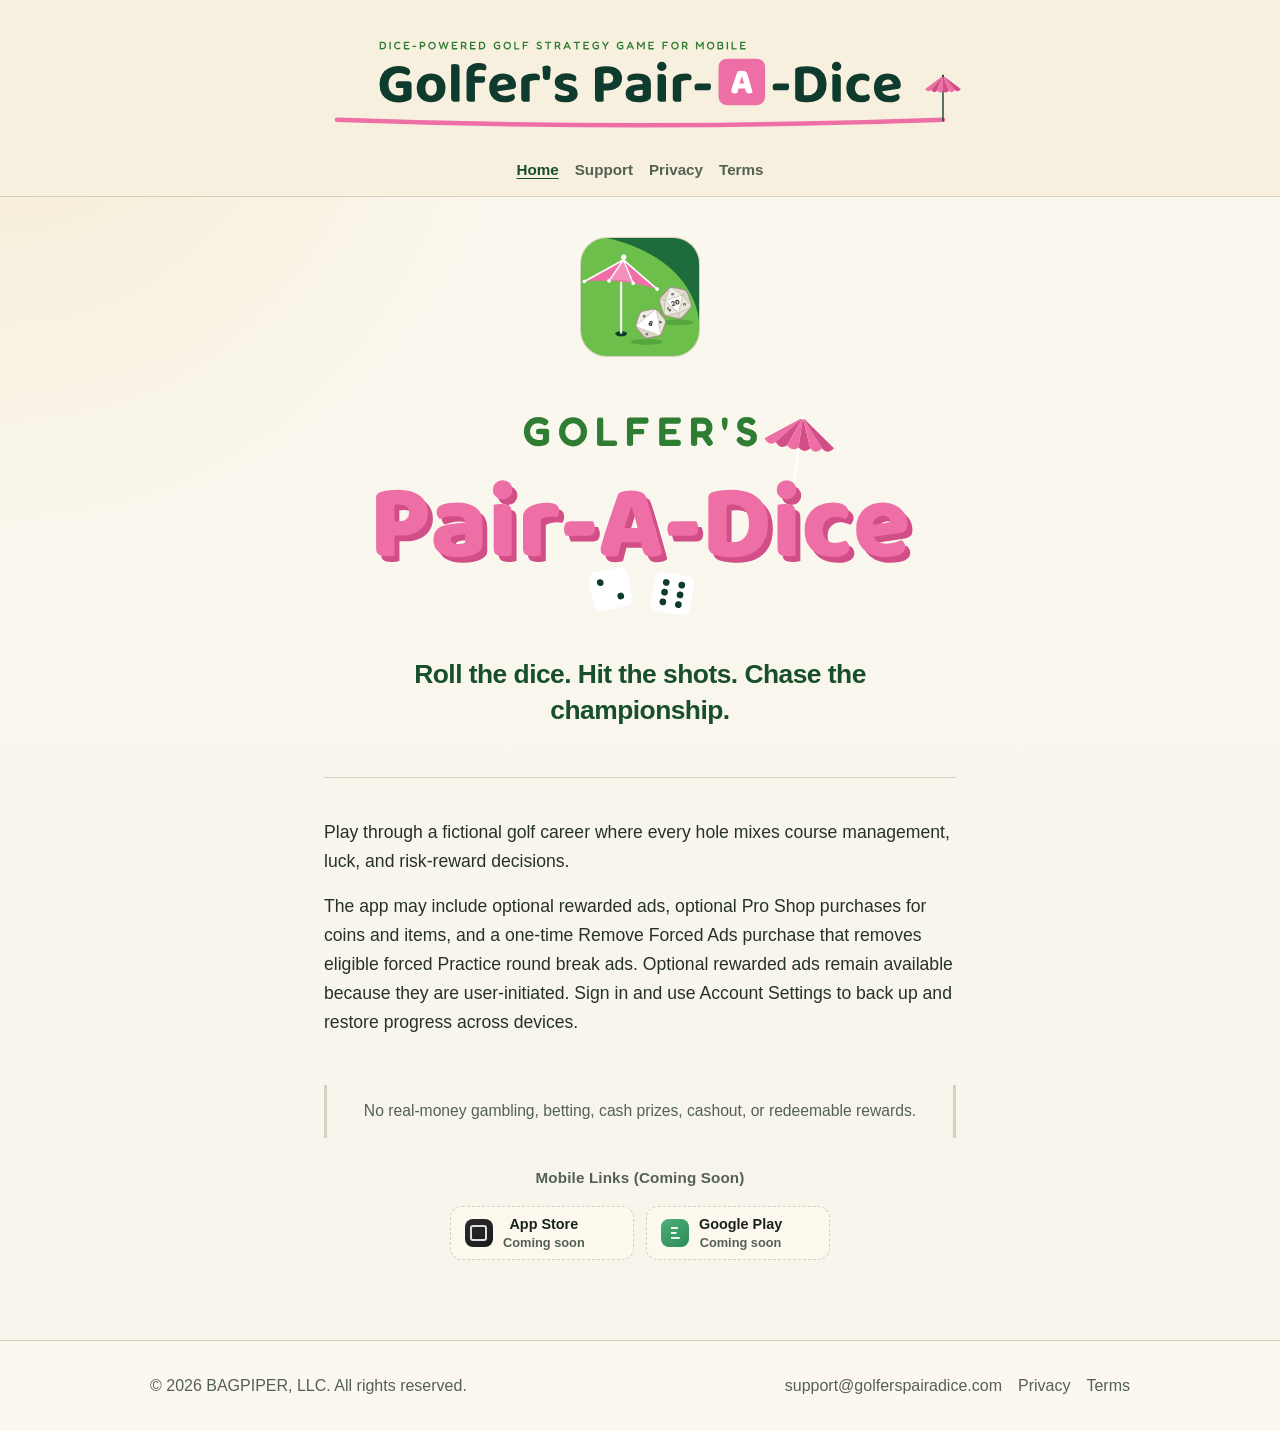
==== index.html @ f429eb16 "Apply brand kit to home hero and header - Add full-color cream lockup as a full-width header band - " ====
<!doctype html>
<html lang="en">
<head>
  <meta charset="utf-8">
  <meta name="viewport" content="width=device-width, initial-scale=1">
  <title>Golfer's Pair-A-Dice</title>
  <meta name="description" content="Golfer's Pair-A-Dice is a dice-powered golf strategy game for mobile. Roll the dice, manage your bag, and chase the championship.">
  <meta name="theme-color" content="#216b3a">
  <meta property="og:type" content="website">
  <meta property="og:url" content="https://golferspairadice.com/">
  <meta property="og:title" content="Golfer's Pair-A-Dice">
  <meta property="og:description" content="A dice-powered golf strategy game for mobile. No real-money gambling.">
  <meta property="og:image" content="https://golferspairadice.com/assets/gpad-icon-1024.png">
  <meta name="twitter:card" content="summary">
  <meta name="twitter:image" content="https://golferspairadice.com/assets/gpad-icon-1024.png">
  <link rel="icon" href="/assets/gpad-icon.svg" type="image/svg+xml">
  <link rel="apple-touch-icon" href="/assets/gpad-icon-180.png">
  <link rel="sitemap" type="application/xml" href="/sitemap.xml">
  <link rel="stylesheet" href="/styles.css">
</head>
<body data-page="home">
  <main class="home" id="main-content">
    <section class="hero" aria-labelledby="hero-title">
      <div class="hero-mark">
        <img src="/assets/gpad-icon-180.png" alt="" width="180" height="180" decoding="async">
      </div>
      <h1 id="hero-title" class="hero-wordmark">
        <img src="/assets/wordmark-hero.svg" alt="Golfer's Pair-A-Dice" width="820" height="372" decoding="async">
      </h1>
      <p class="hero-tagline">Roll the dice. Hit the shots. Chase the championship.</p>
    </section>

    <section class="gameplay">
      <p>Play through a fictional golf career where every hole mixes course management, luck, and risk-reward decisions.</p>
      <p>The app may include optional rewarded ads, optional Pro Shop purchases for coins and items, and a one-time Remove Forced Ads purchase that removes eligible forced Practice round break ads. Optional rewarded ads remain available because they are user-initiated. Sign in and use Account Settings to back up and restore progress across devices.</p>
    </section>

    <section class="home-note">
      <p class="callout">No real-money gambling, betting, cash prizes, cashout, or redeemable rewards.</p>

      <section class="store-section" aria-labelledby="store-heading">
        <h2 id="store-heading" class="visually-hidden">Mobile links</h2>
        <p class="store-soon-label">Mobile Links (Coming Soon)</p>
        <div class="store-badges" role="list">
          <div class="store-badge store-badge--placeholder" role="listitem" aria-label="Apple App Store — coming soon">
            <span class="store-badge-icon" aria-hidden="true"></span>
            <span class="store-badge-text">
              <span class="store-badge-store">App Store</span>
              <span class="store-badge-status">Coming soon</span>
            </span>
          </div>
          <div class="store-badge store-badge--placeholder" role="listitem" aria-label="Google Play — coming soon">
            <span class="store-badge-icon store-badge-icon--play" aria-hidden="true"></span>
            <span class="store-badge-text">
              <span class="store-badge-store">Google Play</span>
              <span class="store-badge-status">Coming soon</span>
            </span>
          </div>
        </div>
        <!-- Developer note: replace placeholders with live store URLs and official badge artwork when apps ship. -->
      </section>
    </section>
  </main>

  <script src="/site-chrome.js" defer></script>
</body>
</html>
---- styles.css ----
/* Golfer's Pair-A-Dice static site */
:root {
  --bg: #f7f4eb;
  --panel: #fffaf0;
  --ink: #192219;
  --muted: #536153;
  --line: #d8cfbd;
  --accent: #216b3a;
  --accent-dark: #174f2a;
  --gold: #d7a332;
}

* { box-sizing: border-box; }

body {
  margin: 0;
  font-family: -apple-system, BlinkMacSystemFont, "Segoe UI", Roboto, Arial, sans-serif;
  line-height: 1.6;
  color: var(--ink);
  background:
    radial-gradient(circle at top left, rgba(215, 163, 50, 0.16), transparent 34rem),
    linear-gradient(180deg, #fbf8ef 0%, var(--bg) 100%);
}

a { color: var(--accent-dark); }

.skip-link {
  position: absolute;
  left: -9999px;
  top: 0.75rem;
  z-index: 10;
  padding: 0.55rem 0.85rem;
  background: var(--panel);
  color: var(--ink);
  border: 1px solid var(--line);
  border-radius: 8px;
  font-weight: 600;
  text-decoration: none;
}

.skip-link:focus {
  left: 0.75rem;
}

:focus-visible {
  outline: 2px solid var(--accent-dark);
  outline-offset: 2px;
}

a:focus:not(:focus-visible),
summary:focus:not(:focus-visible) {
  outline: none;
}

@media (prefers-reduced-motion: reduce) {
  html:focus-within {
    scroll-behavior: auto;
  }
}

.site-header {
  border-bottom: 1px solid var(--line);
  background: #f7f0df;
  position: sticky;
  top: 0;
  z-index: 5;
}

.nav {
  max-width: 980px;
  margin: -0.75rem auto 0;
  padding: 0 1.25rem 0.85rem;
  display: flex;
  align-items: center;
  justify-content: center;
  gap: 1rem;
}

.brand {
  display: flex;
  justify-content: center;
  width: 100%;
  line-height: 0;
  padding: 0.6rem 1.25rem 0;
}

.brand-logo {
  display: block;
  width: 100%;
  max-width: 42rem;
  height: auto;
}

.nav-links {
  display: flex;
  gap: 1rem;
  flex-wrap: wrap;
  justify-content: center;
}

.nav-links a {
  color: var(--muted);
  text-decoration: none;
  font-weight: 600;
  font-size: 0.95rem;
}

.nav-links a:hover { color: var(--accent-dark); }

.nav-links a[aria-current="page"] {
  color: var(--accent-dark);
  text-decoration: underline;
  text-underline-offset: 0.2em;
}

.nav-links a:focus-visible,
.brand:focus-visible,
.footer-links a:focus-visible,
.page-links a:focus-visible {
  border-radius: 4px;
}

main {
  max-width: 980px;
  margin: 0 auto;
  padding: 2rem 1.25rem 4rem;
}

main.home,
main.page {
  max-width: 42rem;
  padding-top: 2.5rem;
  padding-bottom: 3.5rem;
}

.page-header {
  padding-bottom: 2rem;
  margin-bottom: 2rem;
  border-bottom: 1px solid var(--line);
}

.page-header h1 {
  font-size: clamp(2rem, 5vw, 2.8rem);
  line-height: 1.1;
  margin: 0 0 0.65rem;
  letter-spacing: -0.03em;
}

.page-subtitle,
.page-intro {
  font-size: 1.1rem;
  color: var(--muted);
  margin: 0;
  line-height: 1.55;
}

.doc-meta {
  list-style: none;
  padding: 0;
  margin: 0 0 2.5rem;
  font-size: 0.95rem;
  color: var(--muted);
  line-height: 1.55;
}

.doc-meta li {
  margin-bottom: 0.45rem;
}

.doc-meta .label {
  font-weight: 600;
  color: var(--ink);
}

.doc-meta .label::after {
  content: ":";
  margin-right: 0.35rem;
}

.doc-body h2 {
  font-size: 1.15rem;
  font-weight: 700;
  margin: 2.25rem 0 0.65rem;
  letter-spacing: -0.01em;
}

.doc-body p,
.doc-body li {
  color: #263226;
}

.page-section {
  padding-bottom: 2rem;
}

.page-section + .page-section {
  border-top: 1px solid var(--line);
  padding-top: 2rem;
}

.page-section h2 {
  font-size: 1.2rem;
  margin: 0 0 0.85rem;
  letter-spacing: -0.01em;
}

.page-section p,
.page-section li {
  color: #263226;
}

.page-section .page-links {
  margin-top: 1.25rem;
}

.hero {
  padding: 3rem 0 1.5rem;
  max-width: 640px;
}

.home .hero {
  padding: 0 0 3rem;
  border-bottom: 1px solid var(--line);
  max-width: none;
  text-align: center;
}

.home .hero .hero-mark {
  margin-left: auto;
  margin-right: auto;
}

.hero-mark {
  width: clamp(5.5rem, 18vw, 7.5rem);
  margin: 0 0 1.35rem;
}

.hero-mark img {
  display: block;
  width: 100%;
  height: auto;
  border-radius: 22%;
  border: 1px solid var(--line);
}

.home .hero h1 {
  font-size: clamp(2.4rem, 6vw, 3.4rem);
  line-height: 1.05;
  margin: 0 0 1.1rem;
  letter-spacing: -0.04em;
}

.home .hero .hero-wordmark {
  max-width: clamp(18rem, 58vw, 36rem);
  margin: 0 auto 1.1rem;
}

.hero-wordmark img {
  display: block;
  width: 100%;
  height: auto;
}

.hero-intro {
  font-size: 1.2rem;
  color: var(--muted);
  margin: 0 0 1.75rem;
  line-height: 1.5;
}

.hero-tagline {
  font-size: clamp(1.35rem, 3vw, 1.65rem);
  font-weight: 600;
  color: var(--accent-dark);
  margin: 0;
  line-height: 1.35;
  letter-spacing: -0.02em;
}

.visually-hidden {
  position: absolute;
  width: 1px;
  height: 1px;
  padding: 0;
  margin: -1px;
  overflow: hidden;
  clip: rect(0, 0, 0, 0);
  white-space: nowrap;
  border: 0;
}

.store-section {
  padding: 0 0 1.5rem;
  text-align: center;
}

.home-note .store-section {
  margin-top: 0;
  border-bottom: none;
}

.home-note .callout {
  margin-bottom: 1.75rem;
}

.store-soon-label {
  margin: 0 0 1rem;
  font-size: 0.95rem;
  font-weight: 600;
  color: var(--muted);
  letter-spacing: 0.01em;
}

.store-badges {
  display: flex;
  flex-wrap: wrap;
  gap: 0.75rem;
  justify-content: center;
}

.store-badge--placeholder {
  display: flex;
  align-items: center;
  gap: 0.65rem;
  min-width: 11.5rem;
  padding: 0.55rem 0.85rem;
  border: 1px dashed var(--line);
  border-radius: 12px;
  background: rgba(255, 250, 240, 0.65);
  color: var(--muted);
}

.store-badge-icon {
  flex-shrink: 0;
  width: 1.75rem;
  height: 1.75rem;
  border-radius: 8px;
  background: linear-gradient(145deg, #2c2c2c 0%, #1a1a1a 100%);
  position: relative;
}

.store-badge-icon::after {
  content: "";
  position: absolute;
  inset: 0.35rem;
  border-radius: 3px;
  border: 2px solid rgba(255, 255, 255, 0.85);
}

.store-badge-icon--play {
  background: linear-gradient(145deg, #4caf7a 0%, #2e8b57 100%);
}

.store-badge-icon--play::after {
  border: none;
  inset: 0;
  background:
    linear-gradient(#fff 0 0) 0.62rem 0.52rem / 0.45rem 0.12rem no-repeat,
    linear-gradient(#fff 0 0) 0.62rem 0.82rem / 0.35rem 0.12rem no-repeat,
    linear-gradient(#fff 0 0) 0.62rem 1.12rem / 0.55rem 0.12rem no-repeat;
  opacity: 0.95;
}

.store-badge-text {
  display: flex;
  flex-direction: column;
  gap: 0.1rem;
  line-height: 1.2;
}

.store-badge-store {
  font-size: 0.9rem;
  font-weight: 700;
  color: var(--ink);
}

.store-badge-status {
  font-size: 0.8rem;
  font-weight: 600;
  color: var(--muted);
}

.gameplay {
  padding: 2.5rem 0;
}

.gameplay p {
  margin: 0;
  font-size: 1.1rem;
  color: #263226;
  line-height: 1.65;
}

.gameplay p + p {
  margin-top: 1rem;
}

.home-note {
  padding-top: 0.5rem;
}

.callout {
  margin: 0 0 2rem;
  padding: 0.9rem 1rem;
  border-left: 3px solid var(--line);
  border-right: 3px solid var(--line);
  color: var(--muted);
  font-size: 0.98rem;
  line-height: 1.55;
  text-align: center;
}

h1 {
  font-size: clamp(2rem, 5vw, 2.8rem);
  line-height: 1.1;
  margin: 0 0 1rem;
  letter-spacing: -0.03em;
}

h2 {
  font-size: clamp(1.55rem, 3vw, 2.2rem);
  line-height: 1.15;
  margin: 2.5rem 0 0.75rem;
  letter-spacing: -0.035em;
}

h3 {
  margin-top: 2rem;
  font-size: 1.2rem;
}

.lede {
  font-size: 1.15rem;
  color: var(--muted);
  max-width: 640px;
}

.page-links {
  margin: 0;
  font-size: 1rem;
}

.page-links a {
  font-weight: 600;
  text-decoration: none;
}

.page-links a:hover {
  text-decoration: underline;
}

.page-links .sep {
  color: var(--line);
  margin: 0 0.55rem;
}

.content-panel {
  background: rgba(255, 250, 240, 0.88);
  border: 1px solid var(--line);
  border-radius: 20px;
  padding: 1.25rem;
  box-shadow: 0 12px 32px rgba(25, 34, 25, 0.06);
}

.content-panel h1 {
  font-size: clamp(2rem, 4vw, 3.2rem);
  margin-top: 0;
}

main.page .content-panel {
  margin-top: 0;
}

.content-panel p {
  margin: 0 0 0.85rem;
  color: #263226;
}

.content-panel .page-links {
  margin-top: 1.25rem;
  margin-bottom: 0;
}

.content-panel p, .content-panel li {
  color: #263226;
}

.faq-list {
  margin-top: 0.5rem;
}

.faq-item {
  border: none;
  border-top: 1px solid var(--line);
  border-radius: 0;
  background: none;
  padding: 1rem 0;
}

.faq-item summary {
  font-weight: 700;
  cursor: pointer;
  list-style: none;
  padding: 0.15rem 0.25rem;
  margin: -0.15rem -0.25rem;
  border-radius: 4px;
}

.faq-item summary::-webkit-details-marker {
  display: none;
}

.faq-item summary::after {
  content: "+";
  float: right;
  color: var(--muted);
  font-weight: 400;
}

.faq-item[open] summary::after {
  content: "−";
}

.faq-item:last-child {
  border-bottom: 1px solid var(--line);
}

.faq-item p {
  margin: 0.75rem 0 0;
  color: var(--muted);
}

.site-footer {
  border-top: 1px solid var(--line);
  padding: 2rem 1.25rem;
  color: var(--muted);
  background: rgba(255, 250, 240, 0.75);
}

.footer-inner {
  max-width: 980px;
  margin: 0 auto;
  display: flex;
  justify-content: space-between;
  gap: 1rem;
  flex-wrap: wrap;
}

.footer-links {
  display: flex;
  gap: 1rem;
  flex-wrap: wrap;
}

.footer-links a {
  color: var(--muted);
  text-decoration: none;
}

.footer-links a:hover,
.footer-links a:focus-visible {
  color: var(--accent-dark);
}

@media (max-width: 640px) {
  .nav-links {
    justify-content: center;
  }

  main.home,
  main.page {
    padding-top: 2rem;
    padding-bottom: 3rem;
  }

  .hero,
  .home .hero {
    padding-top: 0;
    padding-bottom: 2.25rem;
  }

  .page-header {
    padding-bottom: 1.5rem;
    margin-bottom: 1.5rem;
  }

  .page-section + .page-section {
    padding-top: 1.5rem;
  }

  .gameplay {
    padding: 2rem 0;
  }

  .store-section {
    padding-bottom: 2rem;
  }

  .store-badge--placeholder {
    min-width: 100%;
  }
}
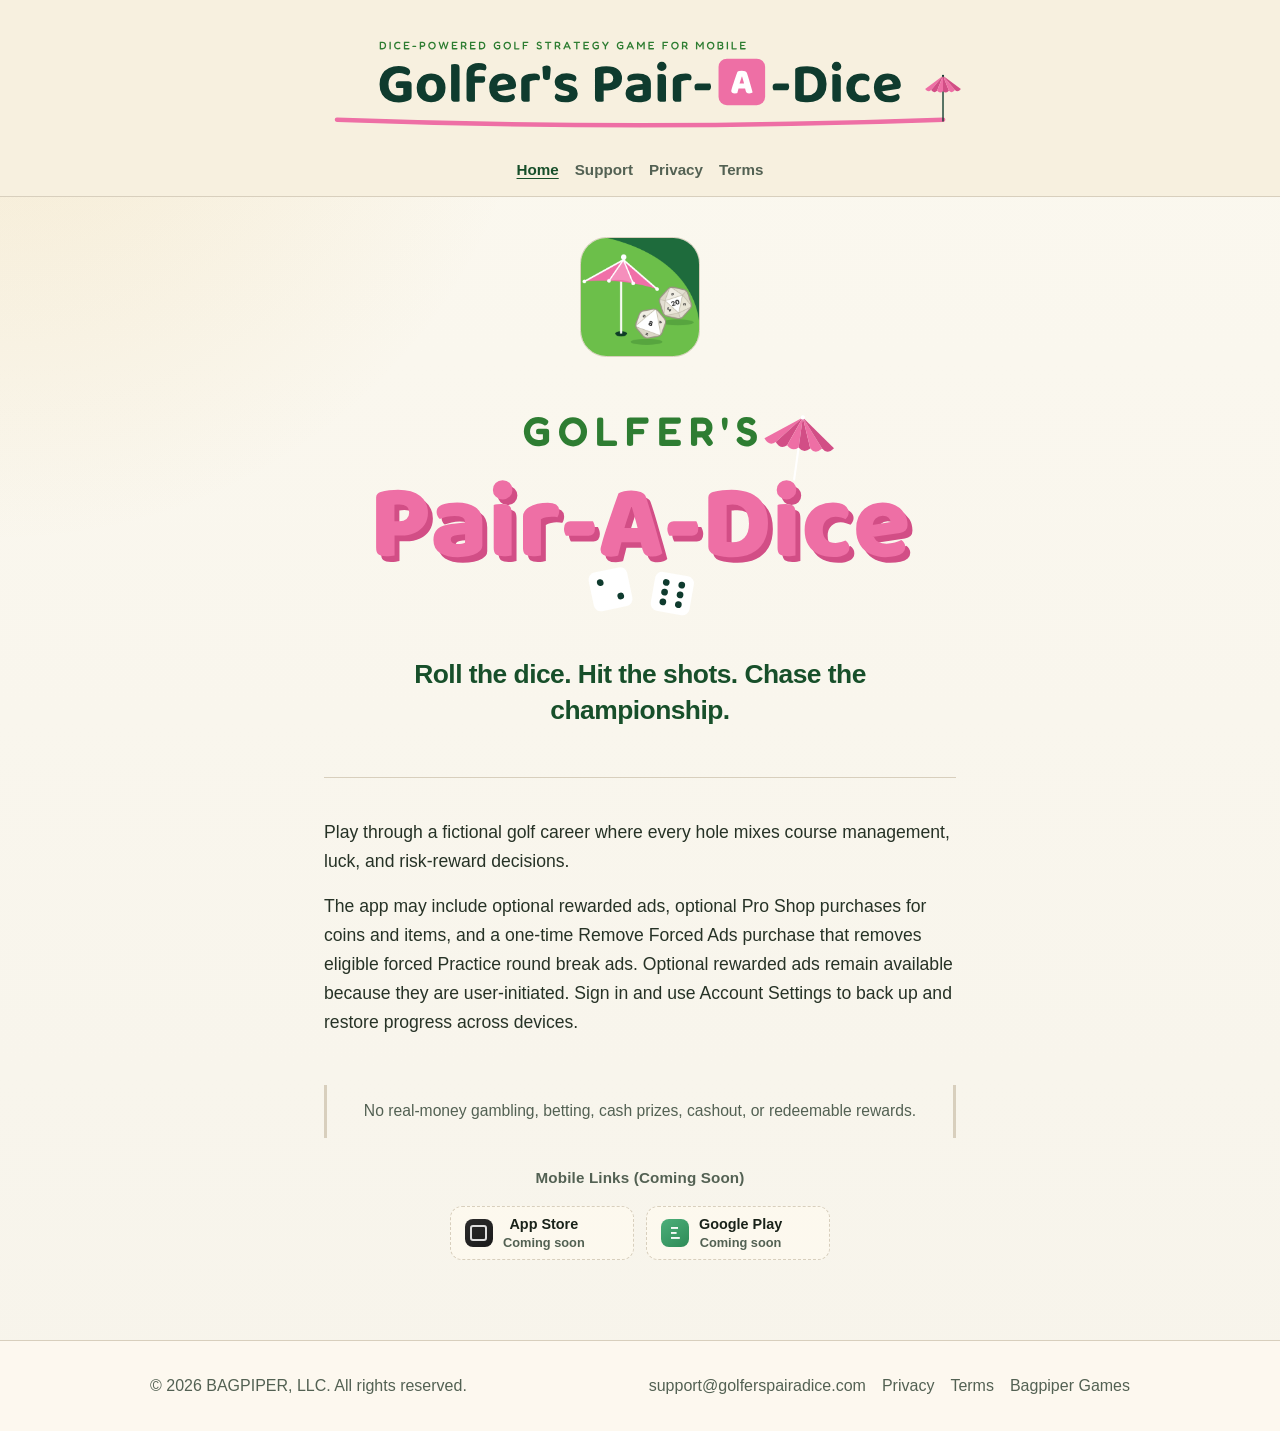
==== commit a99cf3eb: "Improve on-page SEO and sitemap metadata Add canonical URLs, complete social meta tags, JSON-LD stru" ====
--- a/index.html
+++ b/index.html
@@ -3,20 +3,65 @@
 <head>
   <meta charset="utf-8">
   <meta name="viewport" content="width=device-width, initial-scale=1">
-  <title>Golfer's Pair-A-Dice</title>
+  <title>Golfer's Pair-A-Dice | Dice Golf Strategy Game for Mobile</title>
   <meta name="description" content="Golfer's Pair-A-Dice is a dice-powered golf strategy game for mobile. Roll the dice, manage your bag, and chase the championship.">
+  <link rel="canonical" href="https://golferspairadice.com/">
   <meta name="theme-color" content="#216b3a">
   <meta property="og:type" content="website">
+  <meta property="og:site_name" content="Golfer's Pair-A-Dice">
+  <meta property="og:locale" content="en_US">
   <meta property="og:url" content="https://golferspairadice.com/">
   <meta property="og:title" content="Golfer's Pair-A-Dice">
   <meta property="og:description" content="A dice-powered golf strategy game for mobile. No real-money gambling.">
   <meta property="og:image" content="https://golferspairadice.com/assets/gpad-icon-1024.png">
+  <meta property="og:image:alt" content="Golfer's Pair-A-Dice app icon">
   <meta name="twitter:card" content="summary">
+  <meta name="twitter:title" content="Golfer's Pair-A-Dice">
+  <meta name="twitter:description" content="A dice-powered golf strategy game for mobile. No real-money gambling.">
   <meta name="twitter:image" content="https://golferspairadice.com/assets/gpad-icon-1024.png">
   <link rel="icon" href="/assets/gpad-icon.svg" type="image/svg+xml">
   <link rel="apple-touch-icon" href="/assets/gpad-icon-180.png">
   <link rel="sitemap" type="application/xml" href="/sitemap.xml">
   <link rel="stylesheet" href="/styles.css">
+  <script type="application/ld+json">
+  {
+    "@context": "https://schema.org",
+    "@graph": [
+      {
+        "@type": "Organization",
+        "@id": "https://golferspairadice.com/#organization",
+        "name": "BAGPIPER, LLC",
+        "url": "https://bagpipergames.com",
+        "email": "support@golferspairadice.com"
+      },
+      {
+        "@type": "WebSite",
+        "@id": "https://golferspairadice.com/#website",
+        "url": "https://golferspairadice.com/",
+        "name": "Golfer's Pair-A-Dice",
+        "description": "A dice-powered golf strategy game for mobile.",
+        "publisher": { "@id": "https://golferspairadice.com/#organization" }
+      },
+      {
+        "@type": "VideoGame",
+        "@id": "https://golferspairadice.com/#game",
+        "name": "Golfer's Pair-A-Dice",
+        "description": "A dice-powered golf strategy game for mobile. Roll the dice, manage your bag, and chase the championship.",
+        "url": "https://golferspairadice.com/",
+        "applicationCategory": "Game",
+        "operatingSystem": "iOS, Android",
+        "genre": "Strategy",
+        "publisher": { "@id": "https://golferspairadice.com/#organization" },
+        "offers": {
+          "@type": "Offer",
+          "price": "0",
+          "priceCurrency": "USD",
+          "availability": "https://schema.org/PreOrder"
+        }
+      }
+    ]
+  }
+  </script>
 </head>
 <body data-page="home">
   <main class="home" id="main-content">
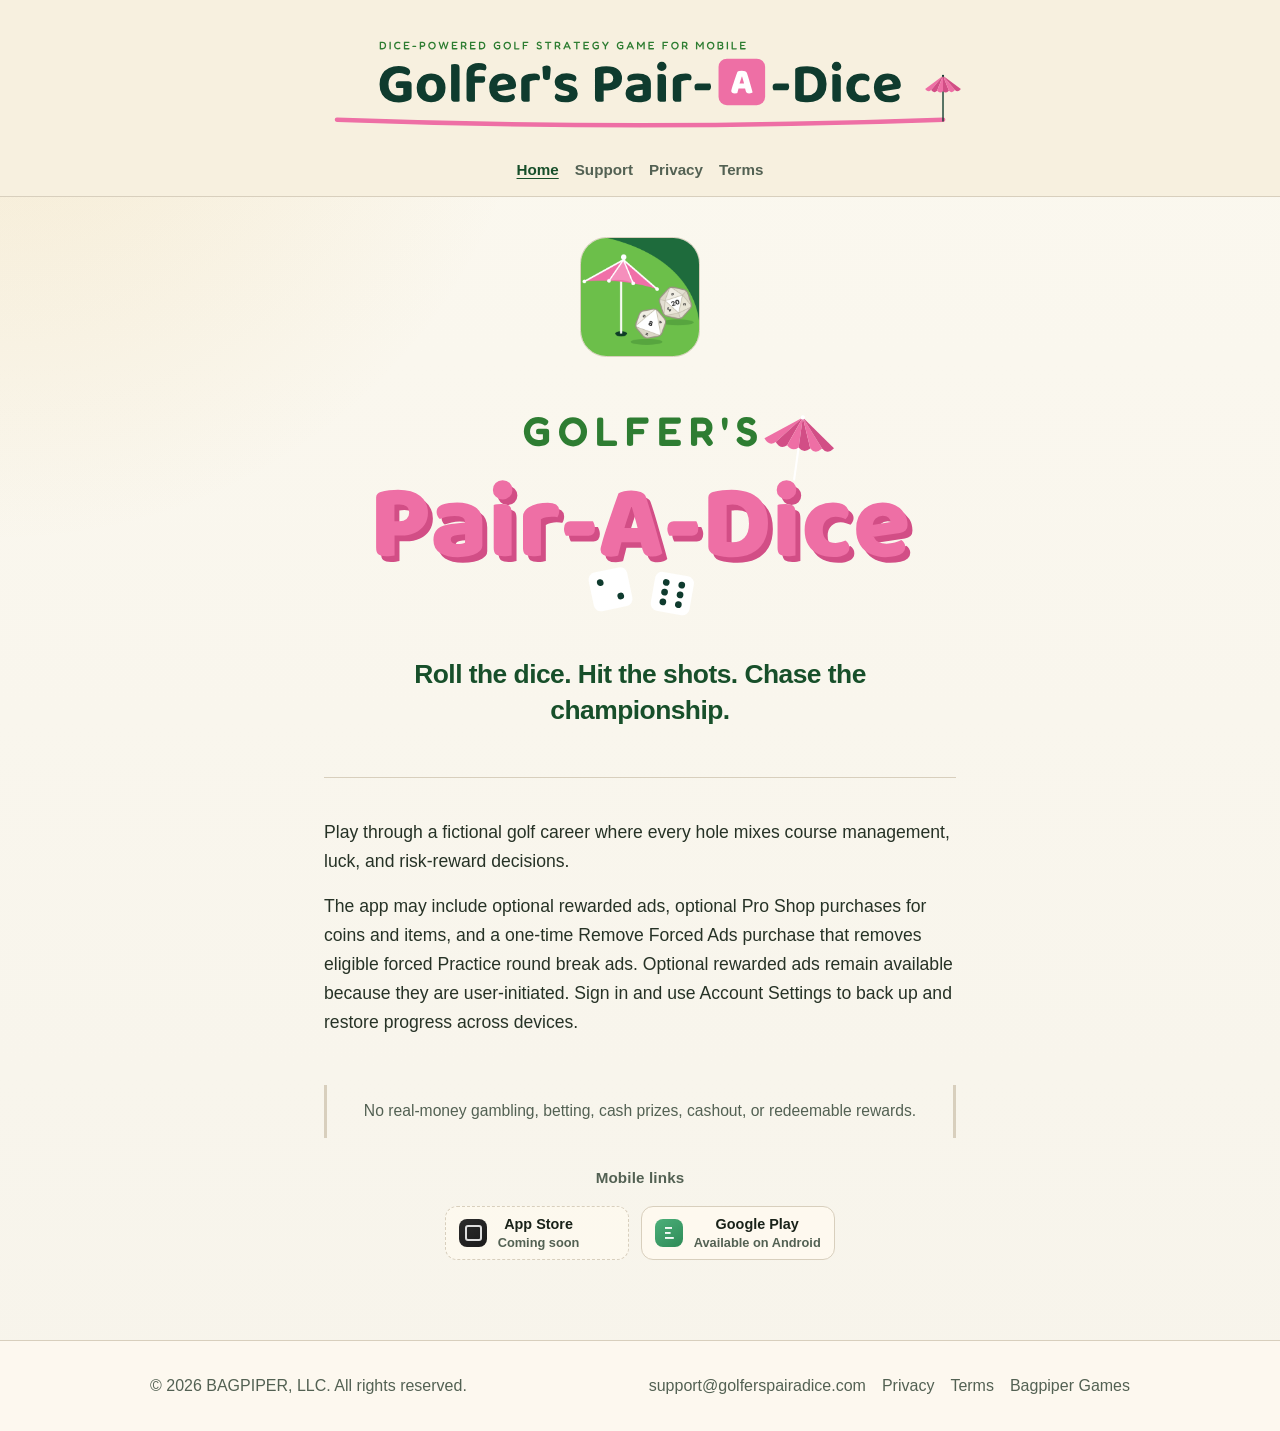
==== commit c9b09999: "Add app-ads.txt and Google Play link Co-authored-by: Cursor <cursoragent@cursor.com>" ====
--- a/index.html
+++ b/index.html
@@ -85,7 +85,7 @@
 
       <section class="store-section" aria-labelledby="store-heading">
         <h2 id="store-heading" class="visually-hidden">Mobile links</h2>
-        <p class="store-soon-label">Mobile Links (Coming Soon)</p>
+        <p class="store-soon-label">Mobile links</p>
         <div class="store-badges" role="list">
           <div class="store-badge store-badge--placeholder" role="listitem" aria-label="Apple App Store — coming soon">
             <span class="store-badge-icon" aria-hidden="true"></span>
@@ -94,15 +94,14 @@
               <span class="store-badge-status">Coming soon</span>
             </span>
           </div>
-          <div class="store-badge store-badge--placeholder" role="listitem" aria-label="Google Play — coming soon">
+          <a class="store-badge" role="listitem" href="https://play.google.com/store/apps/details?id=com.bwanthony.gpad" rel="noopener noreferrer" aria-label="Get Golfer's Pair-A-Dice on Google Play">
             <span class="store-badge-icon store-badge-icon--play" aria-hidden="true"></span>
             <span class="store-badge-text">
               <span class="store-badge-store">Google Play</span>
-              <span class="store-badge-status">Coming soon</span>
+              <span class="store-badge-status">Available on Android</span>
             </span>
-          </div>
+          </a>
         </div>
-        <!-- Developer note: replace placeholders with live store URLs and official badge artwork when apps ship. -->
       </section>
     </section>
   </main>
--- a/styles.css
+++ b/styles.css
@@ -318,14 +318,21 @@
   justify-content: center;
 }
 
-.store-badge--placeholder {
+.store-badge {
   display: flex;
   align-items: center;
   gap: 0.65rem;
   min-width: 11.5rem;
   padding: 0.55rem 0.85rem;
-  border: 1px dashed var(--line);
+  border: 1px solid var(--line);
   border-radius: 12px;
+  background: rgba(255, 250, 240, 0.9);
+  color: inherit;
+  text-decoration: none;
+}
+
+.store-badge--placeholder {
+  border-style: dashed;
   background: rgba(255, 250, 240, 0.65);
   color: var(--muted);
 }
@@ -596,7 +603,7 @@
     padding-bottom: 2rem;
   }
 
-  .store-badge--placeholder {
+  .store-badge {
     min-width: 100%;
   }
 }
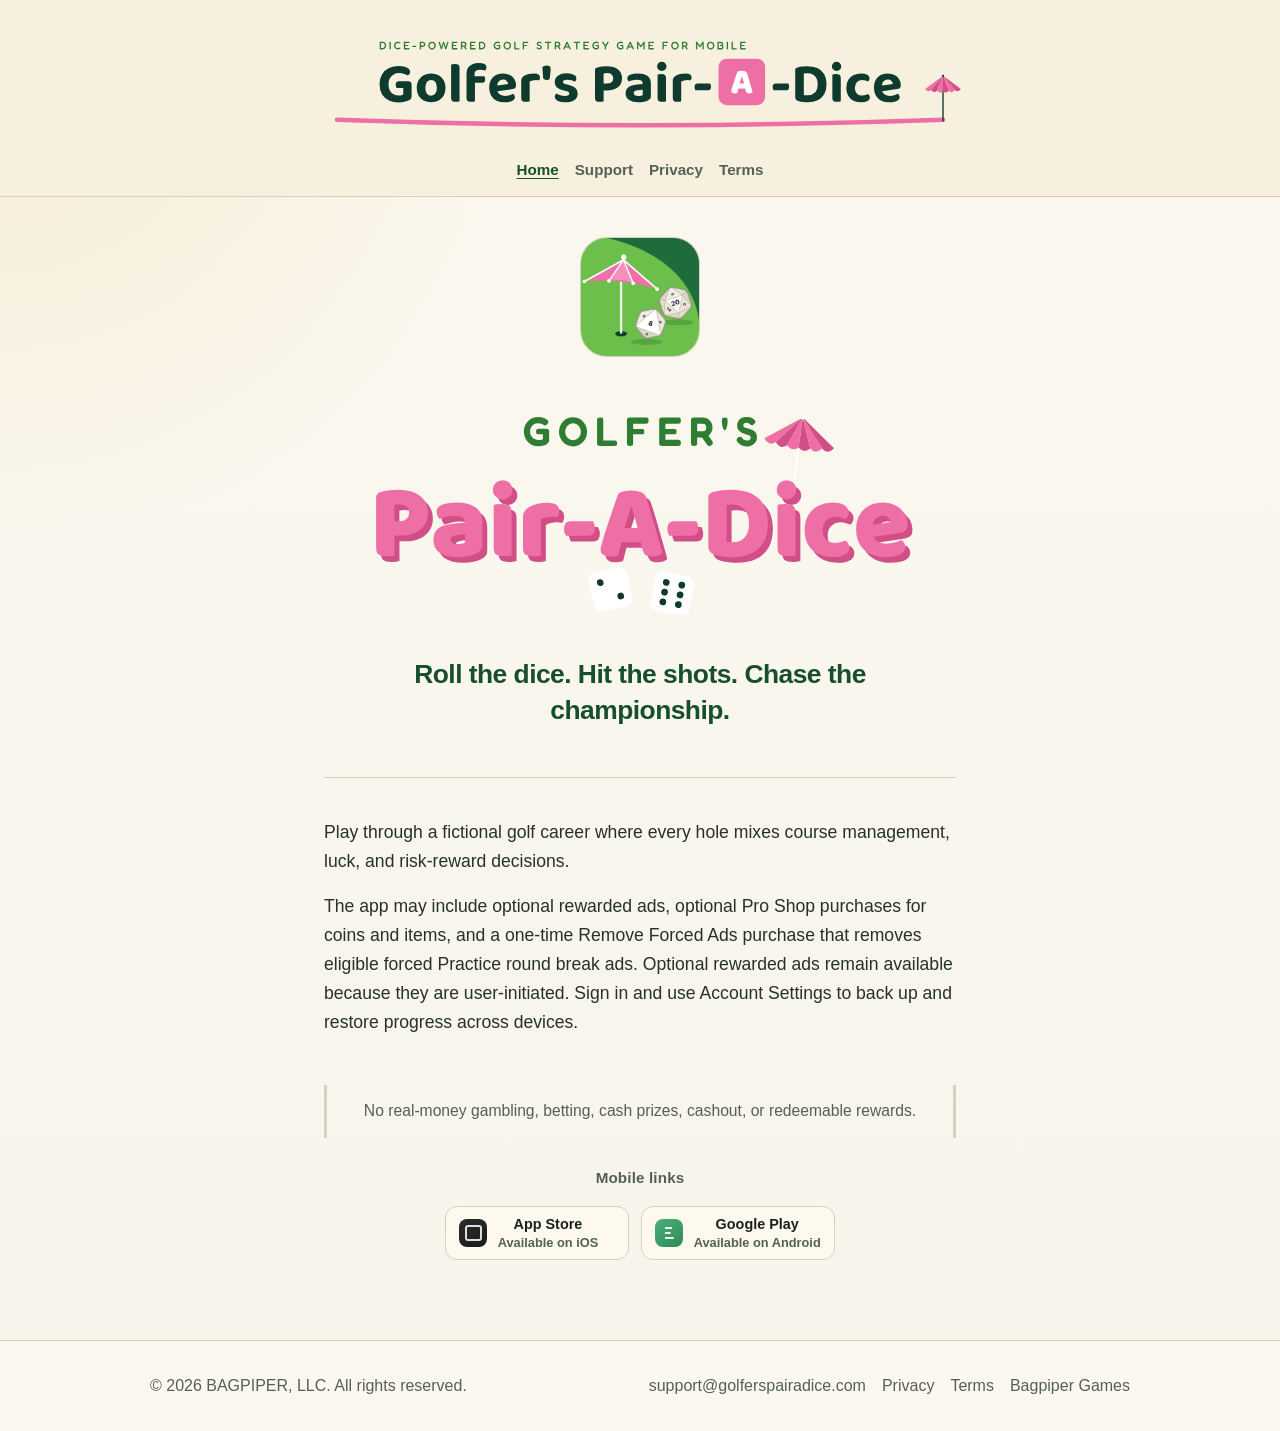
==== commit f03bdf53: "Add App Store link Co-authored-by: Cursor <cursoragent@cursor.com>" ====
--- a/index.html
+++ b/index.html
@@ -87,13 +87,13 @@
         <h2 id="store-heading" class="visually-hidden">Mobile links</h2>
         <p class="store-soon-label">Mobile links</p>
         <div class="store-badges" role="list">
-          <div class="store-badge store-badge--placeholder" role="listitem" aria-label="Apple App Store — coming soon">
+          <a class="store-badge" role="listitem" href="https://apps.apple.com/us/app/golfers-pair-a-dice/id6789222313" rel="noopener noreferrer" aria-label="Get Golfer's Pair-A-Dice on the App Store">
             <span class="store-badge-icon" aria-hidden="true"></span>
             <span class="store-badge-text">
               <span class="store-badge-store">App Store</span>
-              <span class="store-badge-status">Coming soon</span>
+              <span class="store-badge-status">Available on iOS</span>
             </span>
-          </div>
+          </a>
           <a class="store-badge" role="listitem" href="https://play.google.com/store/apps/details?id=com.bwanthony.gpad" rel="noopener noreferrer" aria-label="Get Golfer's Pair-A-Dice on Google Play">
             <span class="store-badge-icon store-badge-icon--play" aria-hidden="true"></span>
             <span class="store-badge-text">
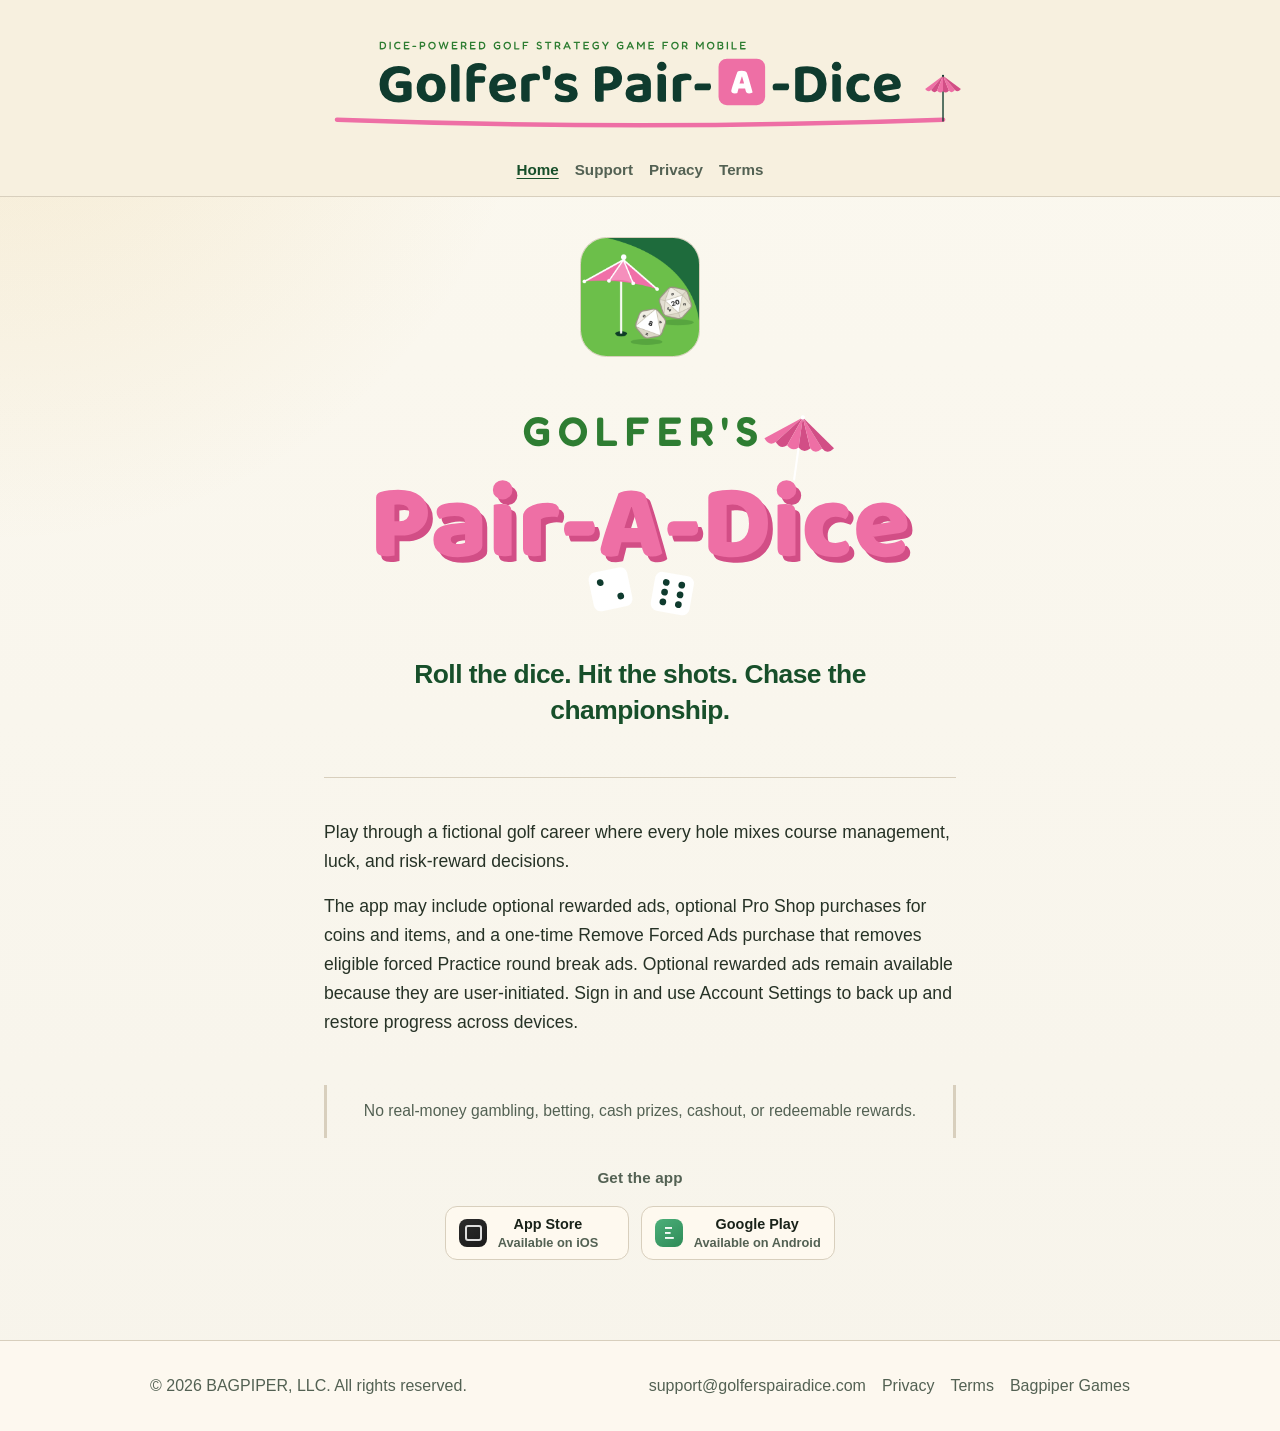
==== commit f172ad55: "Update site copy now that iOS v1.0 is live on the App Store. Co-authored-by: Cursor <cursoragent@cur" ====
--- a/index.html
+++ b/index.html
@@ -52,11 +52,16 @@
         "operatingSystem": "iOS, Android",
         "genre": "Strategy",
         "publisher": { "@id": "https://golferspairadice.com/#organization" },
+        "sameAs": [
+          "https://apps.apple.com/us/app/golfers-pair-a-dice/id6789222313",
+          "https://play.google.com/store/apps/details?id=com.bwanthony.gpad"
+        ],
         "offers": {
           "@type": "Offer",
           "price": "0",
           "priceCurrency": "USD",
-          "availability": "https://schema.org/PreOrder"
+          "availability": "https://schema.org/InStock",
+          "url": "https://apps.apple.com/us/app/golfers-pair-a-dice/id6789222313"
         }
       }
     ]
@@ -84,8 +89,8 @@
       <p class="callout">No real-money gambling, betting, cash prizes, cashout, or redeemable rewards.</p>
 
       <section class="store-section" aria-labelledby="store-heading">
-        <h2 id="store-heading" class="visually-hidden">Mobile links</h2>
-        <p class="store-soon-label">Mobile links</p>
+        <h2 id="store-heading" class="visually-hidden">Get the app</h2>
+        <p class="store-label">Get the app</p>
         <div class="store-badges" role="list">
           <a class="store-badge" role="listitem" href="https://apps.apple.com/us/app/golfers-pair-a-dice/id6789222313" rel="noopener noreferrer" aria-label="Get Golfer's Pair-A-Dice on the App Store">
             <span class="store-badge-icon" aria-hidden="true"></span>
--- a/styles.css
+++ b/styles.css
@@ -303,7 +303,7 @@
   margin-bottom: 1.75rem;
 }
 
-.store-soon-label {
+.store-label {
   margin: 0 0 1rem;
   font-size: 0.95rem;
   font-weight: 600;
@@ -331,12 +331,6 @@
   text-decoration: none;
 }
 
-.store-badge--placeholder {
-  border-style: dashed;
-  background: rgba(255, 250, 240, 0.65);
-  color: var(--muted);
-}
-
 .store-badge-icon {
   flex-shrink: 0;
   width: 1.75rem;
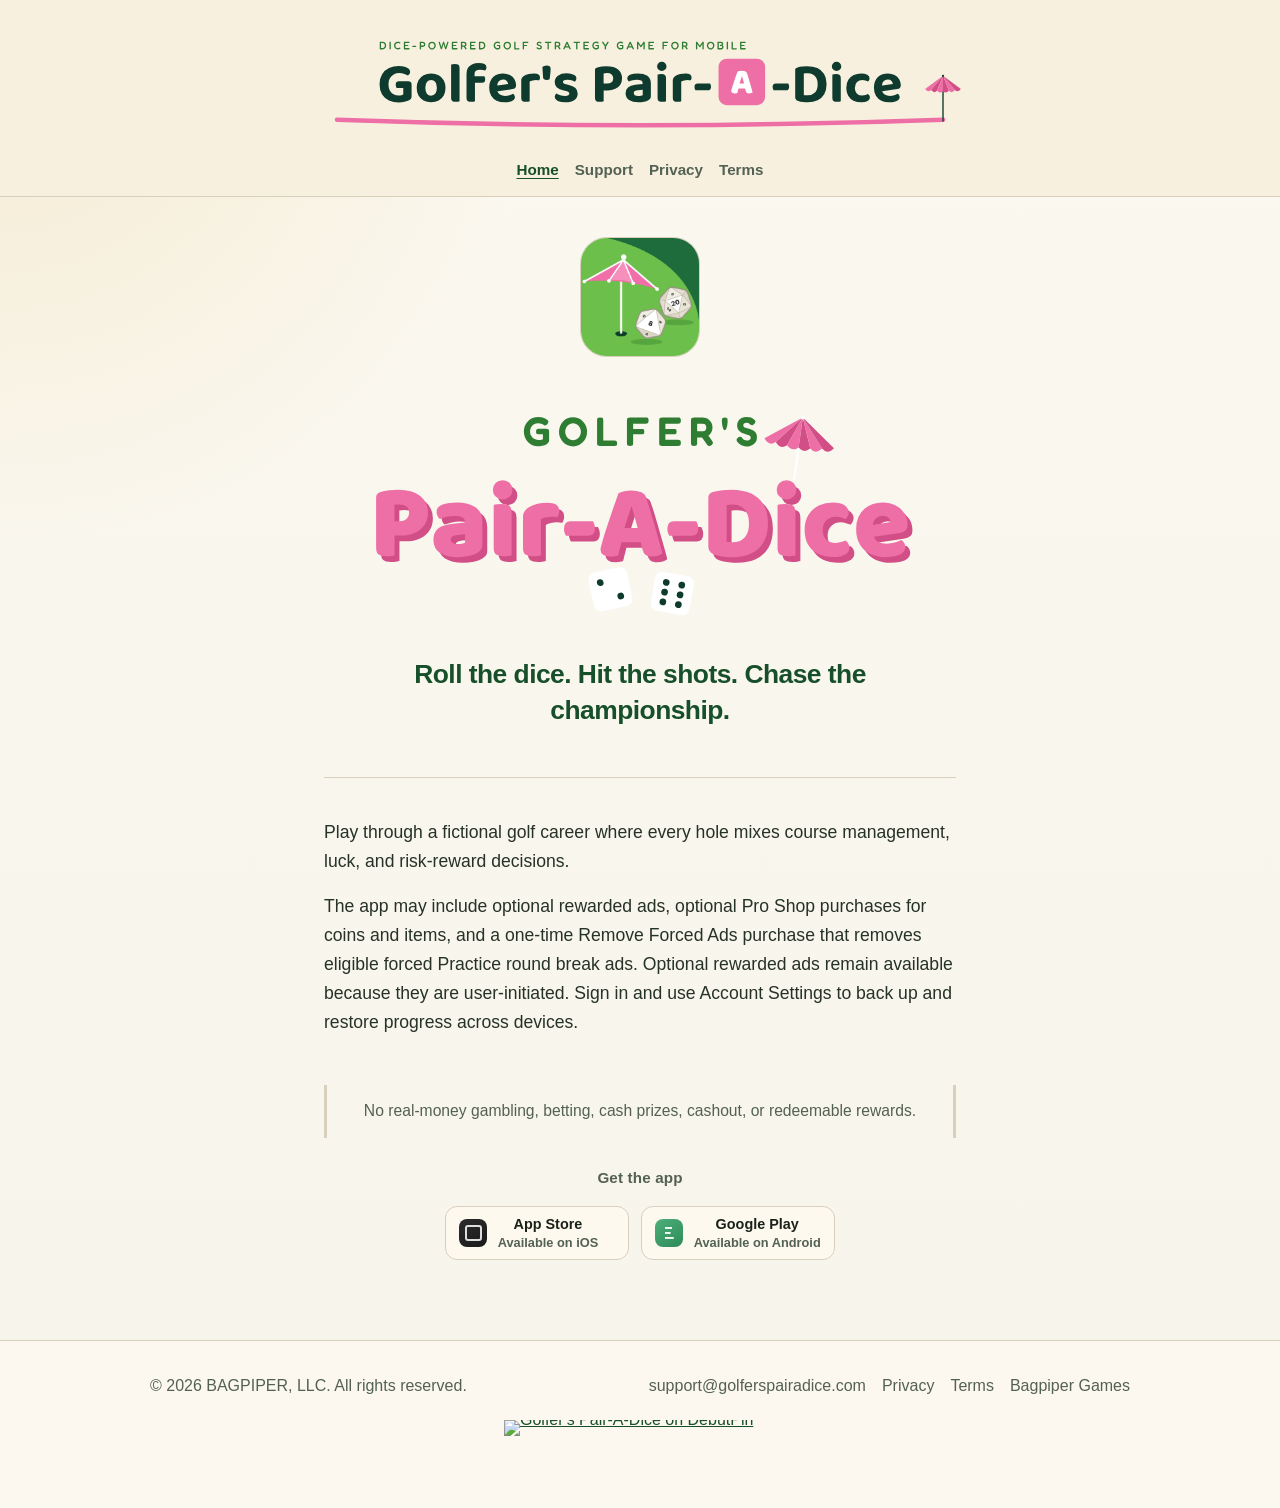
==== commit 992c3a45: "Add a DebutPin badge to the homepage footer. DebutPin only checks the homepage for a follow link, so" ====
--- a/index.html
+++ b/index.html
@@ -111,6 +111,10 @@
     </section>
   </main>
 
+  <div class="launch-credit">
+    <a href="https://debutpin.com"><img src="https://debutpin.com/brand/badge-light.svg" alt="Golfer's Pair-A-Dice on DebutPin" width="272" height="56" /></a>
+  </div>
+
   <script src="/site-chrome.js" defer></script>
 </body>
 </html>
--- a/styles.css
+++ b/styles.css
@@ -563,6 +563,29 @@
   color: var(--accent-dark);
 }
 
+.launch-credit {
+  display: flex;
+  justify-content: center;
+  padding: 0 1.25rem 2rem;
+}
+
+.site-footer .launch-credit {
+  margin-top: 1.35rem;
+  padding: 0;
+}
+
+.launch-credit a {
+  line-height: 0;
+  border-radius: 12px;
+}
+
+.launch-credit img {
+  display: block;
+  width: 272px;
+  max-width: 100%;
+  height: auto;
+}
+
 @media (max-width: 640px) {
   .nav-links {
     justify-content: center;
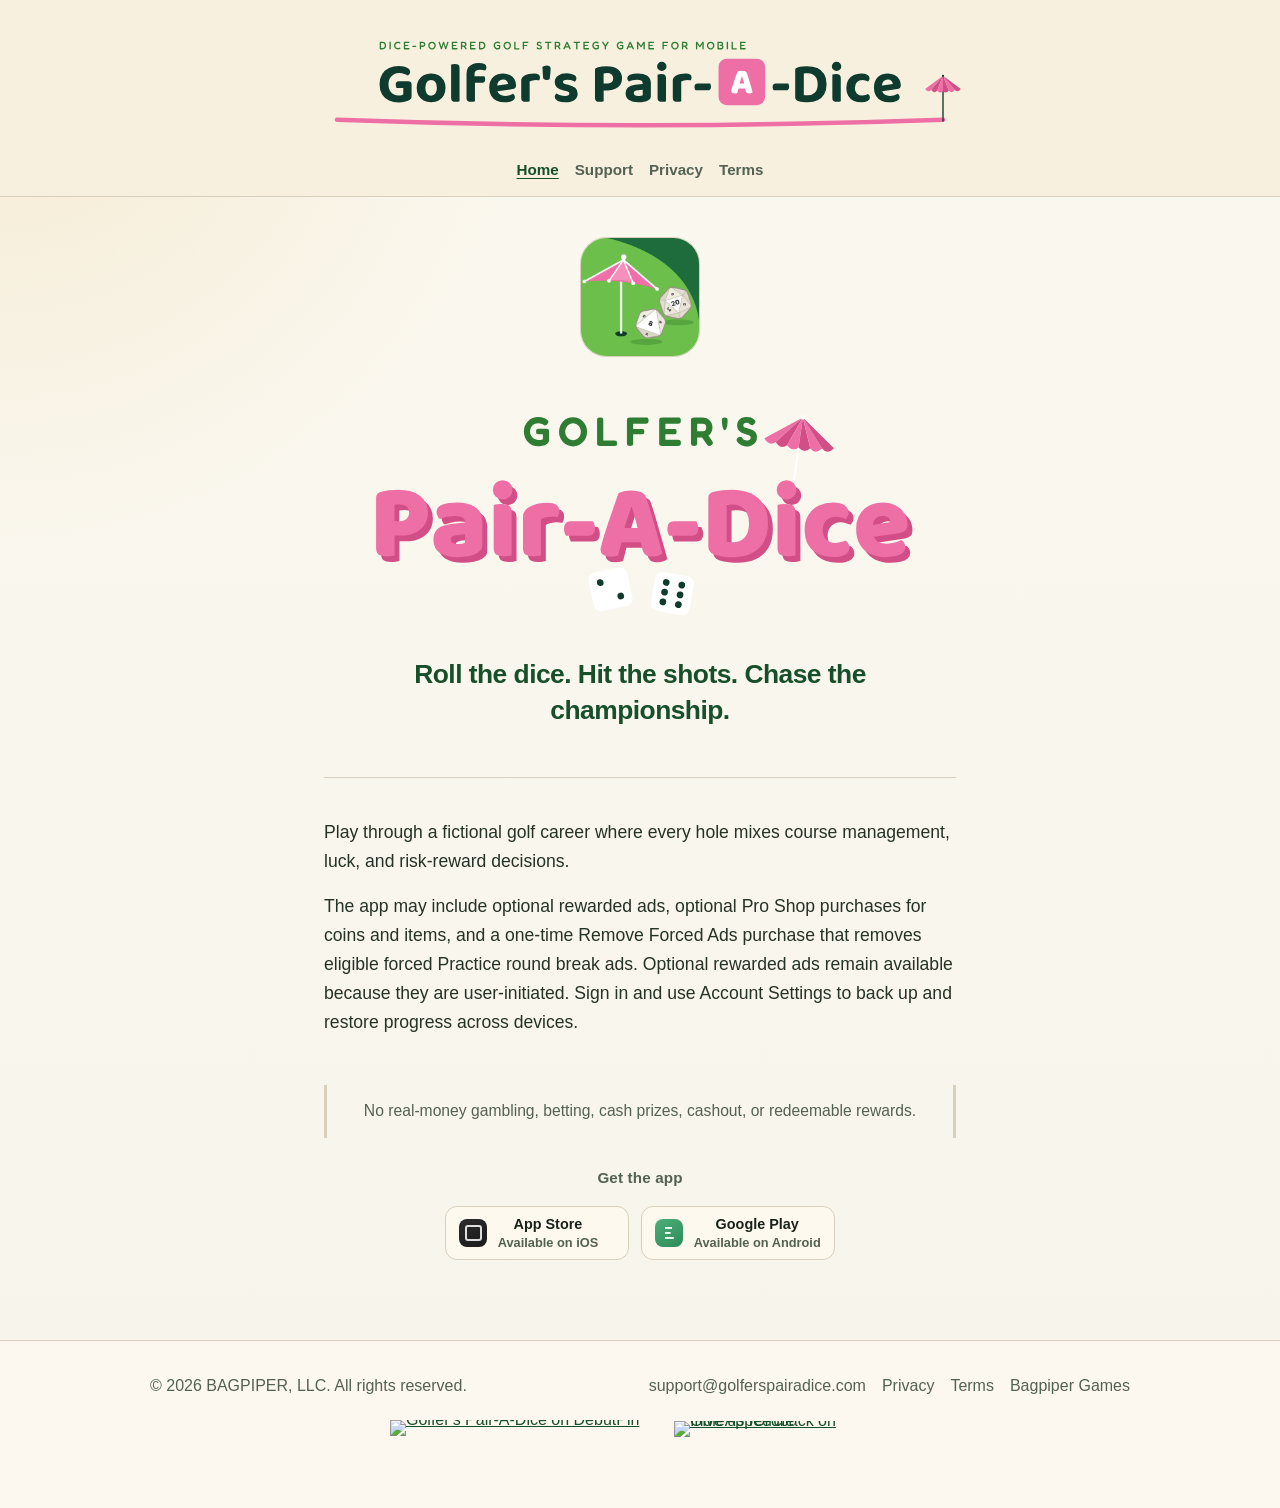
==== commit 786332a3: "Add the IndieAppCircle badge beside DebutPin. Both light badges sit on one footer row on the homepag" ====
--- a/index.html
+++ b/index.html
@@ -113,6 +113,7 @@
 
   <div class="launch-credit">
     <a href="https://debutpin.com"><img src="https://debutpin.com/brand/badge-light.svg" alt="Golfer's Pair-A-Dice on DebutPin" width="272" height="56" /></a>
+    <a href="https://www.indieappcircle.com/apps/j57egn8j907n026zcc522x1xxh8ftd47?utm_source=badge&ref=bvDFRE" target="_blank" rel="noopener"><img src="https://www.indieappcircle.com/badge/j57egn8j907n026zcc522x1xxh8ftd47.svg?theme=light" alt="Give us feedback on IndieAppCircle" width="216" height="54" style="border:0" /></a>
   </div>
 
   <script src="/site-chrome.js" defer></script>
--- a/styles.css
+++ b/styles.css
@@ -565,7 +565,10 @@
 
 .launch-credit {
   display: flex;
+  flex-wrap: wrap;
   justify-content: center;
+  align-items: center;
+  gap: 0.75rem;
   padding: 0 1.25rem 2rem;
 }
 
@@ -581,7 +584,6 @@
 
 .launch-credit img {
   display: block;
-  width: 272px;
   max-width: 100%;
   height: auto;
 }
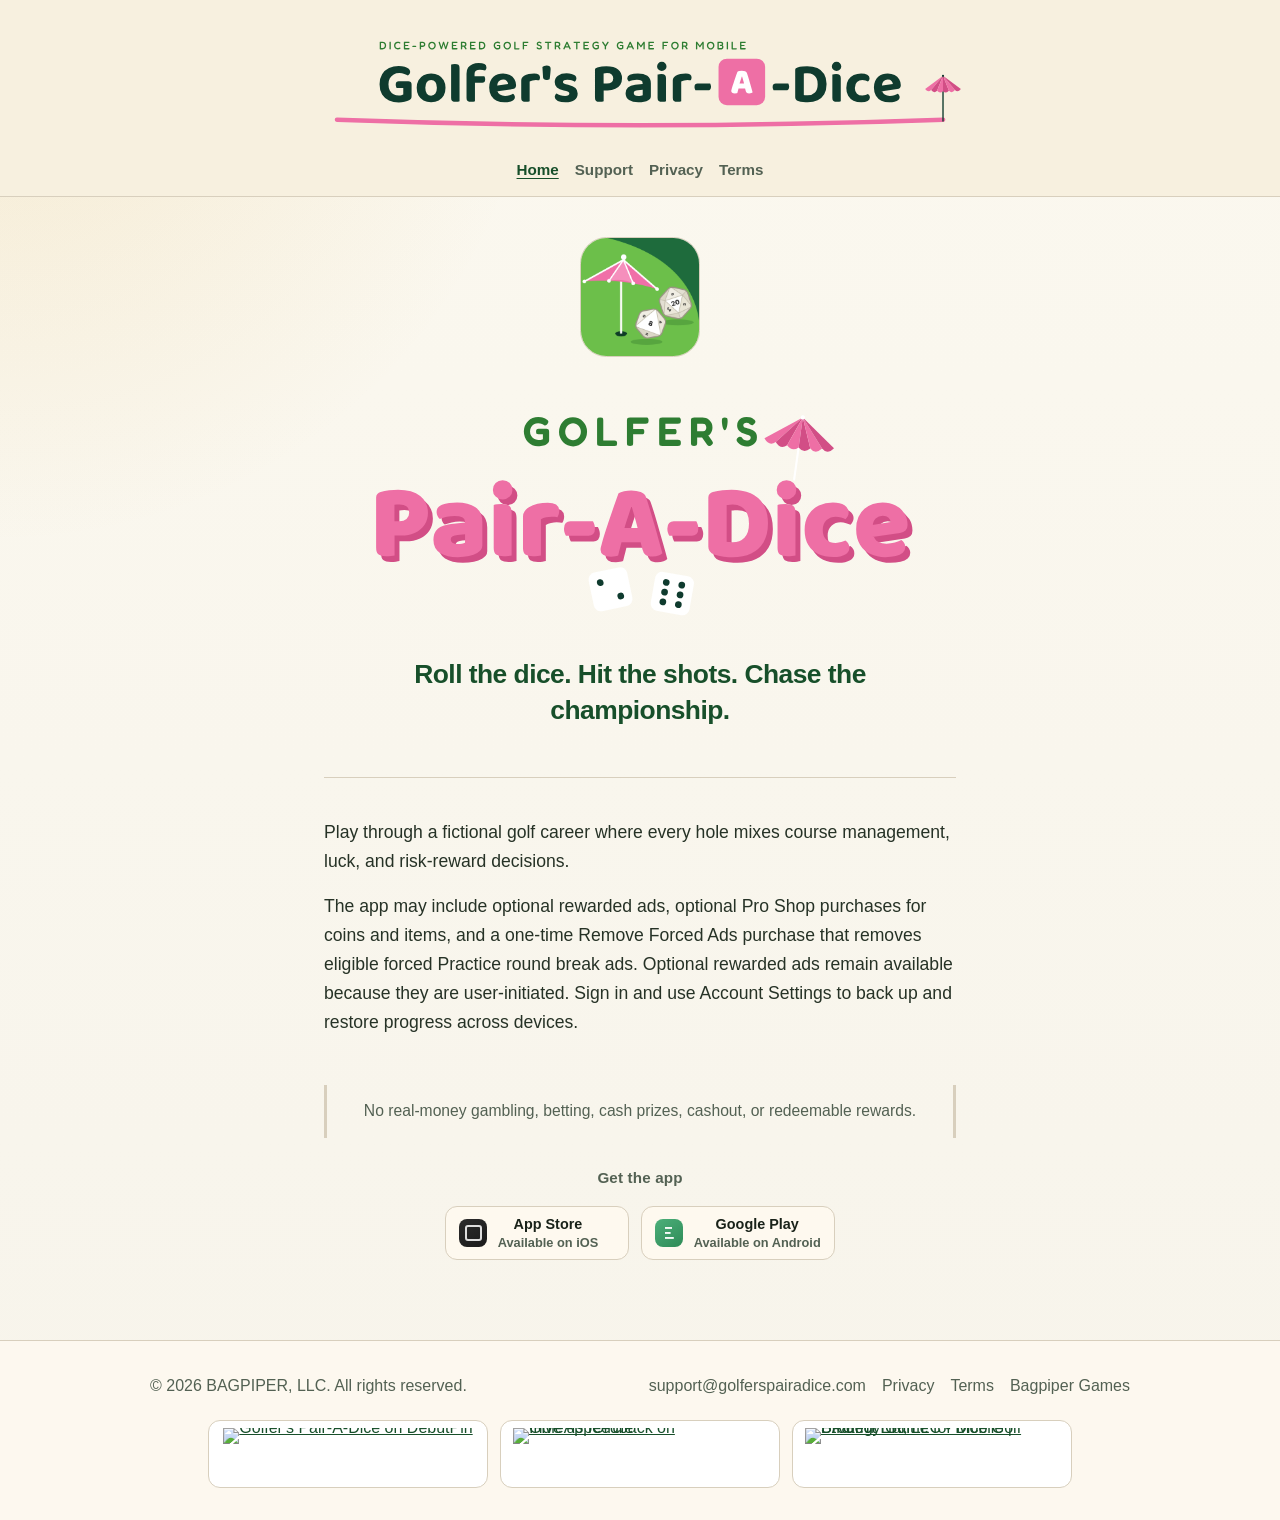
==== commit ee901368: "Add the Product Hunt badge to the homepage footer. It uses the neutral featured embed and sits in th" ====
--- a/index.html
+++ b/index.html
@@ -114,6 +114,7 @@
   <div class="launch-credit">
     <a href="https://debutpin.com"><img src="https://debutpin.com/brand/badge-light.svg" alt="Golfer's Pair-A-Dice on DebutPin" width="272" height="56" /></a>
     <a href="https://www.indieappcircle.com/apps/j57egn8j907n026zcc522x1xxh8ftd47?utm_source=badge&ref=bvDFRE" target="_blank" rel="noopener"><img src="https://www.indieappcircle.com/badge/j57egn8j907n026zcc522x1xxh8ftd47.svg?theme=light" alt="Give us feedback on IndieAppCircle" width="216" height="54" style="border:0" /></a>
+    <a href="https://www.producthunt.com/products/bagpiper-llc?embed=true&amp;utm_source=badge-featured&amp;utm_medium=badge&amp;utm_campaign=badge-bagpiper-llc" target="_blank" rel="noopener noreferrer"><img alt="BAGPIPER, LLC - Dice Golf Strategy Game for Mobile | Product Hunt" width="250" height="54" src="https://api.producthunt.com/widgets/embed-image/v1/featured.svg?post_id=1297389&amp;theme=neutral&amp;t=1793289039950"></a>
   </div>
 
   <script src="/site-chrome.js" defer></script>
--- a/styles.css
+++ b/styles.css
@@ -578,14 +578,30 @@
 }
 
 .launch-credit a {
+  display: grid;
+  place-items: center;
+  flex: 0 1 17.5rem;
+  width: min(17.5rem, 100%);
+  height: 4.25rem;
+  padding: 0.4rem 0.75rem;
+  background: #fff;
+  border: 1px solid var(--line);
+  border-radius: 12px;
   line-height: 0;
-  border-radius: 12px;
+}
+
+.launch-credit a:hover,
+.launch-credit a:focus-visible {
+  border-color: #c4bba6;
 }
 
 .launch-credit img {
   display: block;
+  width: auto;
+  height: auto;
   max-width: 100%;
-  height: auto;
+  max-height: 100%;
+  object-fit: contain;
 }
 
 @media (max-width: 640px) {
